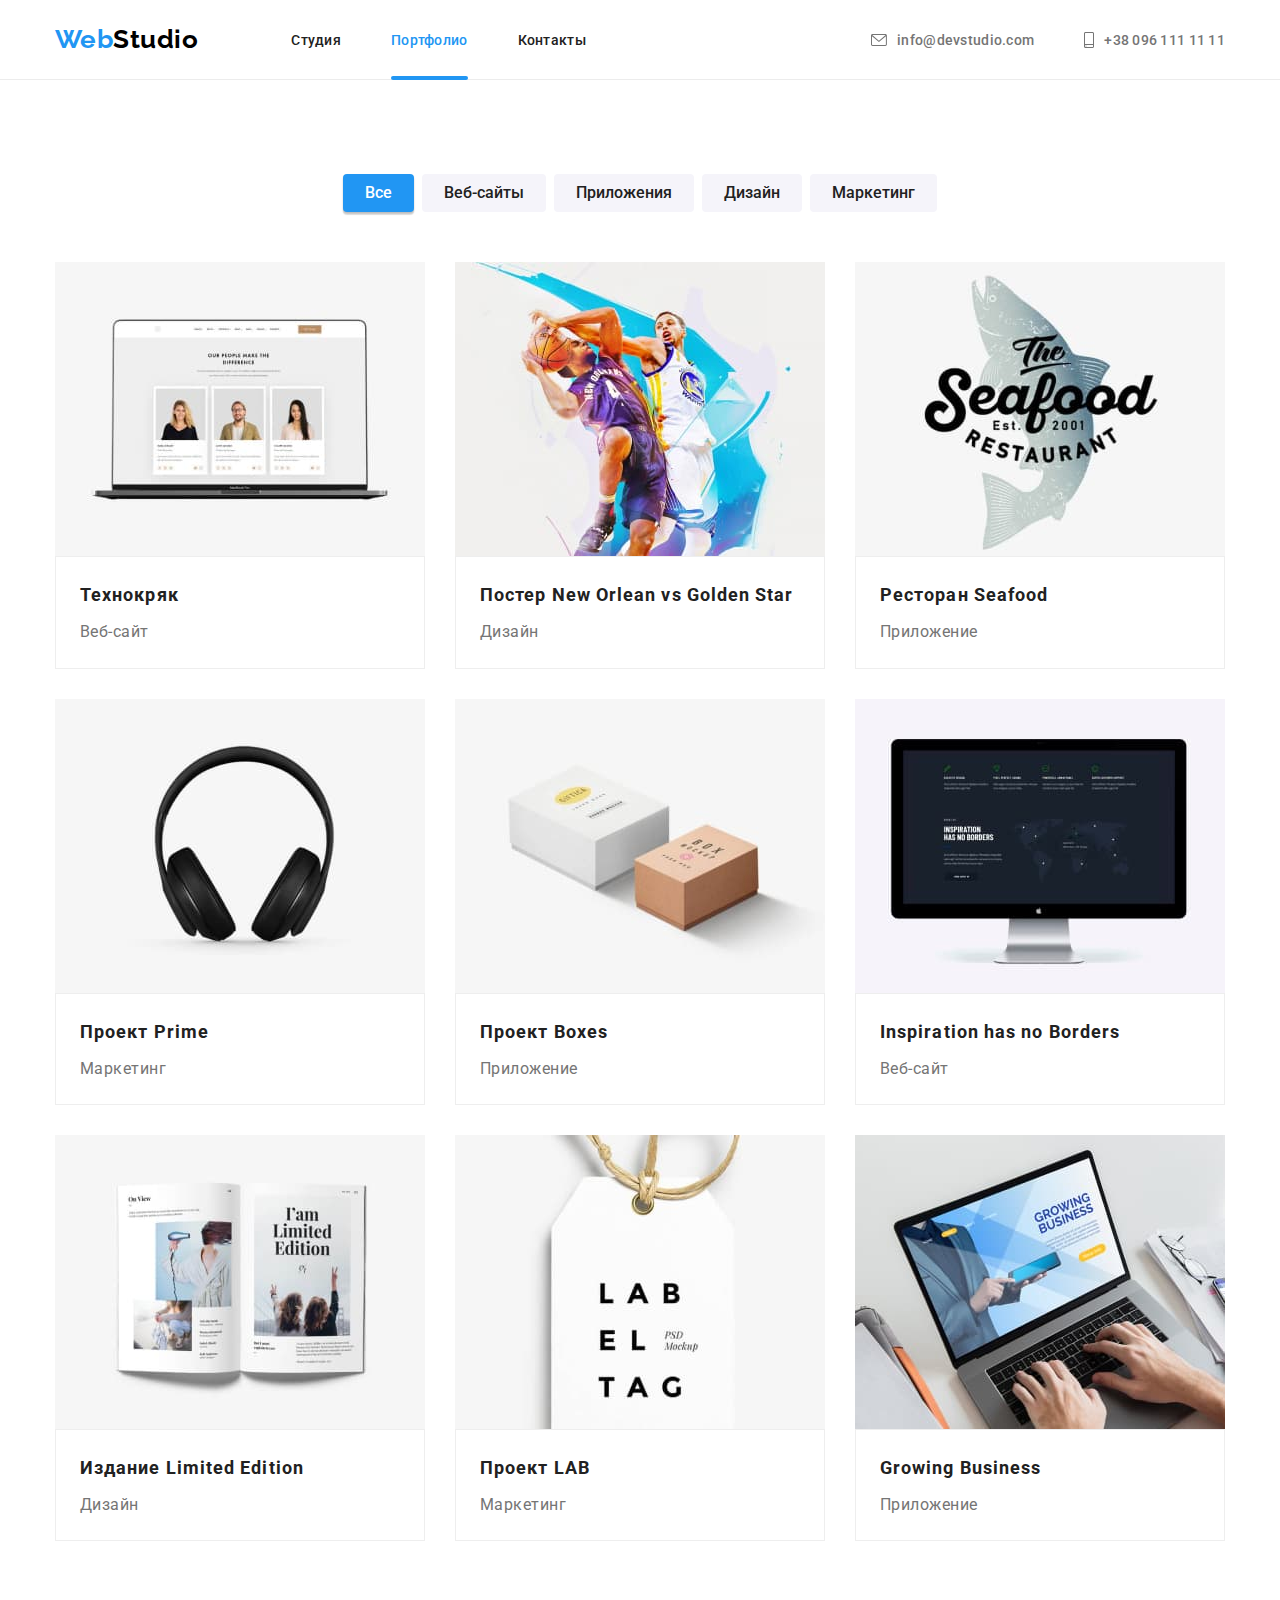
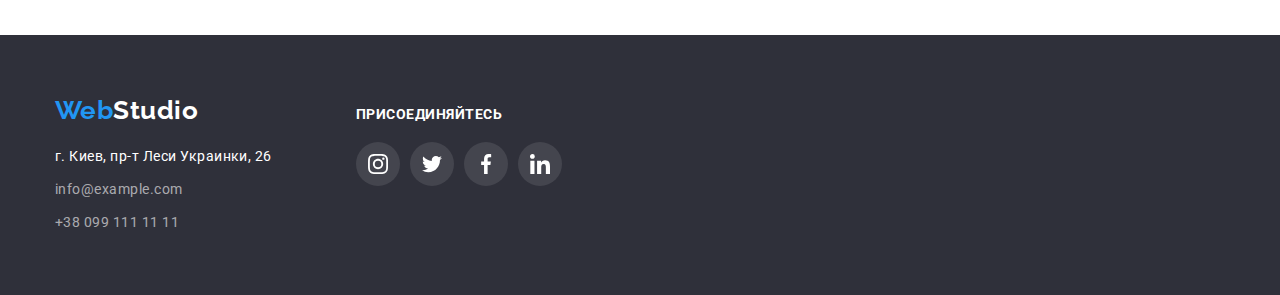
==== portfolio.html @ 4db2b27e "Start hw-6" ====
<!DOCTYPE html>
<html lang="ru">
<head>
    <meta charset="UTF-8">
    <meta http-equiv="X-UA-Compatible" content="IE=edge">
    <meta name="viewport" content="width=device-width, initial-scale=1.0">
    <title>Портфолио</title>
    <link rel="preconnect" href="https://fonts.gstatic.com">
    <link href="https://fonts.googleapis.com/css2?family=Raleway:wght@700&family=Roboto:wght@400;500;700;900&display=swap" rel="stylesheet">    
    <link rel="stylesheet" href="./css/modern-normalize.css">
    <link rel="stylesheet" href="./css/styles.css">
</head>
<body>
    <!-- Верхняя панель -->
    <header class="header"> 
        <div class="container">      
            <a href=" " class="header-logo"> <span class="logo-blue">Web</span>Studio</a>
            <nav>
                <ul class="header-nav">
                    <li class="header-nav-list"> <a href="./index.html " class="header-link">Студия</a> </li>
                    <li class="header-nav-list"> <a href="./portfolio.html" class="header-link-current">Портфолио</a> </li>
                    <li class="header-nav-list"> <a href=" " class="header-link">Контакты</a> </li>
                </ul>
            </nav>
                <ul class="header-address">
                    <li class="header-address-list"> 
                        <a href="mailto:info@devstudio.com" class="header-address-grey"> 
                            <svg class="icon-envelope" width="16" height="12">
                                <use href="./images/icons.svg#icon-envelope"></use>
                            </svg>
                        info@devstudio.com</a> 
                    </li>
                    <li class="header-address-list"> 
                        <a href="tel:+380961111111" class="header-address-grey">
                            <svg class="icon-smartphone" width="10" height="16">
                                <use href="./images/icons.svg#icon-smartphone"></use>
                            </svg>
                            +38 096 111 11 11</a> 
                    </li>
                </ul>
        </div>
    </header>     
    <!-- Контент -->
    <main class="portfolio">
    <!-- <h1>Портфолио</h1>-->
        <section class="portfolio-works section"> 
            <!-- Кнопки на примеры работ-->
           <div class="container">
                <ul class="porfolio-nav">
                    <li> <button type="button" class="button-portfolio-current">Все</button>
                    <li> <button type="button" class="button-portfolio">Веб-сайты</button> 
                    <li> <button type="button" class="button-portfolio">Приложения</button> 
                    <li> <button type="button" class="button-portfolio">Дизайн</button>  
                    <li> <button type="button" class="button-portfolio">Маркетинг</button>          
                </ul>
           </div>
          <!-- <h2>Примеры работ</h2> -->
           <div class="container">
                <ul class="portfolio-project">
                    <li class="porfolio-card">
                        <a href="" class="porfolio-card-hover">
                            <div class="portfolio-overlay-image">
                                <img src="./images/portfolio/technokryak.jpg" alt="фото Технокряк" width="370" />  
                                <div class="portfolio-overlay">
                                    <p class="portfolio-overlay-text">Технокряк это современная площадка распространения коронавируса. Компании используют эту платформу для цифрового шпионажа и атак на защищённые сервера конкурентов.</p>
                                </div>
                            </div>                
                            <div class="portfolio-text">
                                    <h3 class="portfolio-item">Технокряк</h3>
                                    <p class="portfolio-form">Веб-сайт</p>
                            </div>
                        </a>
                    </li>
                    <li class="porfolio-card">
                        <a href="" class="porfolio-card-hover">
                            <div class="portfolio-overlay-image">
                                <img src="./images/portfolio/star.jpg" alt="фото Постер New Orlean vs Golden Star" width="370" /> 
                                    <div class="portfolio-overlay">
                                        <p class="portfolio-overlay-text">Технокряк это современная площадка распространения коронавируса. Компании используют эту платформу для цифрового шпионажа и атак на защищённые сервера конкурентов.</p>
                                    </div>
                            </div>    
                            <div class="portfolio-text">
                                    <h3 class="portfolio-item">Постер New Orlean vs Golden Star</h3>
                                    <p class="portfolio-form">Дизайн</p>
                                </div>
                        </a>
                    </li>
                    <li class="porfolio-card">
                        <a href="" class="porfolio-card-hover">
                            <div class="portfolio-overlay-image">
                                <img src="./images/portfolio/seafood.jpg" alt="фото Ресторан Seafood" width="370" /> 
                                    <div class="portfolio-overlay">
                                        <p class="portfolio-overlay-text">Технокряк это современная площадка распространения коронавируса. Компании используют эту платформу для цифрового шпионажа и атак на защищённые сервера конкурентов.</p>
                                    </div>
                            </div>    
                            <div class="portfolio-text">
                                    <h3 class="portfolio-item">Ресторан Seafood</h3>
                                    <p class="portfolio-form">Приложение</p>
                                </div>
                        </a>
                    </li>
                    <li class="porfolio-card">
                        <a href="" class="porfolio-card-hover">
                            <div class="portfolio-overlay-image">
                                <img src="./images/portfolio/prime.jpg" alt="фото Проект Prime" width="370" /> 
                                    <div class="portfolio-overlay">
                                        <p class="portfolio-overlay-text">Технокряк это современная площадка распространения коронавируса. Компании используют эту платформу для цифрового шпионажа и атак на защищённые сервера конкурентов.</p>
                                    </div>    
                            </div>    
                            <div class="portfolio-text">
                                    <h3 class="portfolio-item">Проект Prime</h3>
                                    <p class="portfolio-form">Маркетинг</p>
                            </div>
                        </a>
                    </li>
                    <li class="porfolio-card">
                        <a href="" class="porfolio-card-hover">
                            <div class="portfolio-overlay-image">
                                <img src="./images/portfolio/boxes.jpg" alt="фото Проект Boxes" width="370" /> 
                                    <div class="portfolio-overlay">
                                        <p class="portfolio-overlay-text">Технокряк это современная площадка распространения коронавируса. Компании используют эту платформу для цифрового шпионажа и атак на защищённые сервера конкурентов.</p>
                                    </div>    
                            </div>    
                            <div class="portfolio-text">
                                    <h3 class="portfolio-item">Проект Boxes</h3>
                                    <p class="portfolio-form">Приложение</p>
                            </div>
                        </a>
                    </li>
                    <li class="porfolio-card">
                        <a href="" class="porfolio-card-hover">
                            <div class="portfolio-overlay-image">
                                <img src="./images/portfolio/borders.jpg" alt="фото Inspiration has no Borders" width="370" /> 
                                    <div class="portfolio-overlay">
                                        <p class="portfolio-overlay-text">Технокряк это современная площадка распространения коронавируса. Компании используют эту платформу для цифрового шпионажа и атак на защищённые сервера конкурентов.</p>
                                    </div>
                            </div>    
                            <div class="portfolio-text">
                                    <h3 class="portfolio-item">Inspiration has no Borders</h3>
                                    <p class="portfolio-form">Веб-сайт</p>
                            </div>
                        </a>
                    </li>
                    <li class="porfolio-card">
                        <a href="" class="porfolio-card-hover">
                            <div class="portfolio-overlay-image">
                                <img src="./images/portfolio/edition.jpg" alt="фото Издание Limited Edition" width="370" /> 
                                    <div class="portfolio-overlay">
                                        <p class="portfolio-overlay-text">Технокряк это современная площадка распространения коронавируса. Компании используют эту платформу для цифрового шпионажа и атак на защищённые сервера конкурентов.</p>
                                    </div>
                            </div>    
                            <div class="portfolio-text">
                                    <h3 class="portfolio-item">Издание Limited Edition</h3>
                                    <p class="portfolio-form">Дизайн</p>
                            </div> 
                        </a>
                    </li>
                    <li class="porfolio-card">
                        <a href="" class="porfolio-card-hover">
                            <div class="portfolio-overlay-image">
                                <img src="./images/portfolio/lab.jpg" alt="фото Проект LAB" width="370" /> 
                                    <div class="portfolio-overlay">
                                        <p class="portfolio-overlay-text">Технокряк это современная площадка распространения коронавируса. Компании используют эту платформу для цифрового шпионажа и атак на защищённые сервера конкурентов.</p>
                                    </div>
                            </div>    
                            <div class="portfolio-text">
                                    <h3 class="portfolio-item">Проект LAB</h3>
                                    <p class="portfolio-form">Маркетинг</p>
                            </div>
                        </a>
                    </li>
                    <li class="porfolio-card">
                        <a href="" class="porfolio-card-hover">
                            <div class="portfolio-overlay-image">
                                <img src="./images/portfolio/business.jpg" alt="фото Growing Business" width="370" /> 
                                    <div class="portfolio-overlay">
                                        <p class="portfolio-overlay-text">Технокряк это современная площадка распространения коронавируса. Компании используют эту платформу для цифрового шпионажа и атак на защищённые сервера конкурентов.</p>
                                    </div>
                            </div>    
                            <div class="portfolio-text">
                                    <h3 class="portfolio-item">Growing Business</h3>
                                    <p class="portfolio-form">Приложение</p>
                            </div>
                        </a>
                    </li>
                </ul>
           </div>
        </section>
    </main>
     <!-- Нижняя панель -->
     <footer class="footer">
        <div class="container footer-flex">
            <div>
                <a href=" " class="footer-logo"><span class="logo-blue">Web</span>Studio</a>
                <address>
                    <ul class="footer-address">
                        <li class="footer-list">г. Киев, пр-т Леси Украинки, 26</li>
                        <li class="footer-list"> <a href="mailto:info@example.com" class="footer-address-white">info@example.com</a> </li>
                        <li class="footer-list"> <a href="tel:+380991111111" class="footer-address-white">+38 099 111 11 11</a> </li>
                    </ul>
                </address>
            </div>
            <div>
                <p class="footer-appeal">присоединяйтесь</p>
                <ul class=footer-icon-social-flex>
                    <li class="footer-icon-social-list">
                        <a href="" class="footer-icon-social-link">
                            <svg class="footer-icon-social" width="20" height="20">
                                <use href="./images/icons.svg#icon-instagram"></use>
                            </svg>
                        </a>
                    </li>
                    <li class="footer-icon-social-list">
                        <a href="" class="footer-icon-social-link">
                            <svg class="footer-icon-social" width="20" height="20">
                                <use href="./images/icons.svg#icon-twitter"></use>
                            </svg>
                        </a>
                    </li>
                    <li class="footer-icon-social-list">
                        <a href="" class="footer-icon-social-link">
                            <svg class="footer-icon-social" width="20" height="20">
                                <use href="./images/icons.svg#icon-facebook"></use>
                            </svg>
                        </a>
                    </li>
                    <li class="footer-icon-social-list">
                        <a href="" class="footer-icon-social-link">
                            <svg class="footer-icon-social" width="20" height="20">
                                <use href="./images/icons.svg#icon-linkedin"></use>
                            </svg>
                        </a>
                    </li>
                </ul>
            </div>  
        </div>
    </footer>   
</body>
</html>
---- css/styles.css ----
/* Переменные */
:root {
    --black-color-text: #212121;
    --black-color: #000000;
    --white-color: #FFFFFF;
    --blue-color-text: #2196F3;
    --grey-color-text: #757575;
    --grey-color-icon: #AFB1B8;
    --black-background-color: #2F303A;
    --grey-background-color: #F5F4FA;
    --main-font: 'Roboto', sans-serif;
    --accent-font: 'Raleway', sans-serif;
    --timing-function: cubic-bezier(0.4, 0, 0.2, 1);
}
/* Общие стили */
body {
    font-family: var(--main-font);
    color: var(--black-color-text);
    background-color: var(--white-color);
    letter-spacing: 0.03em;
    margin: 0;
}
ul {
    list-style: none;
    margin-top: 0;
    margin-bottom: 0;
    padding: 0;
}
h1,
h2,
h3,
h4,
h5,
h6,
p {
  margin: 0;
}
img {
    display: block;
    max-width: 100%;
    height: auto;
}
.container {
    width: 1200px;
    margin: 0 auto;
    padding: 0 15px;
}
.section {
    padding-top: 94px;
    padding-bottom: 94px;
}
/* Стили верхней панели */
.header {
    border-bottom: 1px solid #ECECEC;
}
.header .container{
    display: flex;
    align-items: center;
}
.header-logo {
    display: inline-block;
    margin-right: 93px;
    padding-top: 24px;
    padding-bottom: 25px;
    text-decoration: none;
    font-family: var(--accent-font);
    font-weight: 700;
    font-size: 26px;
    line-height: 1.17;
    color: var(--black-color);
}
.header-nav,
.header-address {
    display: flex;
    font-weight: 500;
    font-size: 14px;
    line-height: 1.17;
}
.header-nav .header-nav-list:not(:last-child),
.header-address .header-address-list:not(:last-child) {
    margin-right: 50px;
}
.header-address {
    margin-left: auto;
}
.header-link,
.header-link-current,
.header-address-grey {
    display: block;
    padding-top: 32px;
    padding-bottom: 31px;
    text-decoration: none;
    letter-spacing: 0.02em;
    font-family: inherit;
    color: inherit;
    transition: color 250ms var(--timing-function);
}
.header-address-grey {
    display: flex;
    justify-content: center;
    align-items: center;
    color: var(--grey-color-text);
}
.logo-blue,
.header-link:hover,
.header-link:focus,
.header-address-grey:hover,
.header-address-grey:focus,
.header .header-link-current {
    color: var(--blue-color-text);
}
.header-link-current {
    position: relative;
}
.header-link-current::after {
    content: "";
    display: block;
    position: absolute;
    margin-top: 28px;
    width: 100%;
    height: 4px;
    background-color: var(--blue-color-text);
    border-radius: 2px;
}
.icon-envelope,
.icon-smartphone {
    fill: currentColor;
    margin-right: 10px;
}
.icon-envelope:hover,
.icon-envelope:focus,
.icon-smartphone:hover
.icon-smartphone:focus {
    fill: currentColor;
}
/*  Стили контента */
/* Кнопки - pointer, шрифт, цветт,тени*/
.button-orderservice {
    display: inline-block;
    padding: 10px 32px;
    box-shadow: 0px 4px 4px rgba(0, 0, 0, 0.15);
    border-radius: 4px;
    min-width: 200px;
    text-align: center;
    border: none;
    cursor: pointer;
    font-family: inherit;
    font-weight: 700;
    font-size: 16px;
    line-height: 1.88;
    letter-spacing: 0.06em; 
    color: var(--white-color);
    background-color: var( --blue-color-text);
    transition: color 250ms var(--timing-function),
    background-color 250ms var(--timing-function),
    box-shadow 250ms var(--timing-function);
}
.button-orderservice:hover,
.button-orderservice:focus {
    color: var(--white-color);
    background-color: #188CE8;
    box-shadow: 0px 4px 4px rgba(0, 0, 0, 0.15);
}
.button-close-modal {
    padding: 0;
    display: flex;
    justify-content: center;
    align-items: center;
    border: 1px solid rgba(0, 0, 0, 0.1);
    border-radius: 50%;
    width: 30px;
    height: 30px;
    background-color: inherit;
    cursor: pointer;
    margin-left: auto;
}
.icon-cross {
    display: flex;
    justify-content: center;
    align-items: center;
}
.button-portfolio-current,
.button-portfolio {
    display: inline-block;
    text-align: center;
    padding: 6px 22px;
    border-radius: 4px;
    border: none;
    cursor: pointer;
    font-family: inherit;
    font-weight: 500;
    font-size: 16px;
    line-height: 1.63;
    color: var(--black-color-text);
    background-color: var(--grey-background-color);
    transition: color 250ms var(--timing-function),
    background-color 250ms var(--timing-function),
    box-shado 250ms var(--timing-function);
}
.button-portfolio-current,
.button-portfolio:hover,
.button-portfolio:focus {
    color: var(--white-color);
    background-color: var( --blue-color-text);
    box-shadow: 0px 2px 2px rgba(0, 0, 0, 0.12), 
    0px 1px 2px rgba(0, 0, 0, 0.08),
    0px 3px 1px rgba(0, 0, 0, 0.1);
}
/* Стили основного контента Студия*/
.studio-hero {
    padding-top: 200px;
    padding-bottom: 200px;
    text-align: center;
    background-color: 1600px var(--black-background-color);
    background-image: linear-gradient(rgba(47, 48, 58, 0.4), rgba(47, 48, 58, 0.4)), url(../images/hero-background.jpg);
    background-repeat: no-repeat;
    background-position: center;
    background-size: 1600px;
}
.studio-title {
    margin: 0px auto 30px;
    width: 696px;
    font-weight: 900;
    font-size: 44px;
    line-height: 1.36;
    letter-spacing: 0.06em;
    color: var(--white-color);
    text-transform: uppercase;
}
.features-flex {
    display: flex;
}
.studio-list{
    width: 270px;
}
.studio-list:not(:last-child) {
    margin-right: 30px;
}
.studio-list-icon {
    display: flex;
    justify-content: center;
    align-items: center;
    width: 270px; 
    height: 120px;
    margin-bottom: 30px;
    background-color: var(--grey-background-color);
    border-radius: 4px;
}
.studio-item {
    margin-bottom: 10px;
    font-weight: 700;
    font-size: 14px;
    line-height: 1.14;
    text-transform: uppercase;
}
.studio-text {
    font-size: 14px;
    line-height: 1.714;
    color: var(--grey-color-text)
}
.studio-solutions {
    padding-top: 0;
}
.studio-subtitle {
    margin: 0px auto 50px;
    width: 390px;
    font-weight: 700;
    font-size: 36px;
    line-height: 1.17;
    text-align: center;
}
.solution-flex {
    display: flex;
}
.studio-image:not(:last-child) {
    margin-right: 30px;
}
.studio-image {
    position: relative;
}
.studio-solution-text {
    position: absolute;
    bottom: 0;
    left: 0;
    width: 100%;
    height: 70px;
    display: flex;
    justify-content: center;
    align-items: center;
    background-color: rgba(47, 48, 58, 0.8);
    color: var(--white-color);
    font-weight: 700;
    font-size: 14px;
    line-height: 1.14;
    text-align: center;
    text-transform: uppercase;
}
.studio-team {
    background-color: var(--grey-background-color);
}
.team-flex {
    display: flex;
}
.team-photocard:not(:last-child) {
    margin-right: 30px;
}
.team-photocard {
    box-shadow: 0px 2px 1px rgba(0, 0, 0, 0.2), 
    0px 1px 1px rgba(0, 0, 0, 0.14),
    0px 1px 3px rgba(0, 0, 0, 0.12);
    border-radius: 4px;
}
.team-text {
    text-align: center;
    padding: 30px 32px;
    border-bottom-left-radius: 4px;
    border-bottom-right-radius: 4px;
    background-color: var( --white-color);
}
.team {
    margin-bottom: 10px;
    font-weight: 500;
    font-size: 16px;
    line-height: 1.19;
}
.team-position {
    margin-bottom: 16px;
    font-size: 16px;
    line-height: 1.19;
    color: var(--grey-color-text)
}
.icon-social-flex {
    display: flex;
    justify-content: center;
    align-items: center;
}
.icon-social-list:not(:last-child) {
    margin-right: 10px;
}
.icon-social-link {
    display: flex;
    justify-content: center;
    align-items: center;
    width: 44px;
    height: 44px;
    border-radius: 50%;
    color: var(--grey-color-icon);
    transition: color 250ms var(--timing-function),
    background-color 250ms var(--timing-function);
}
.icon-social {
    display: flex;
    justify-content: center;
    align-items: center;
    fill: currentColor;
}
.icon-social-link:hover,
.icon-social-link:focus {
    background-color: var( --blue-color-text);
    color: var(--white-color);
}
.icon-social:hover,
.icon-social:focus {
    fill: currentColor;
}
.client-flex { 
    display: flex;
}
.client-margin:not(:last-child) {
    margin-right: 30px;
}
.icon-clien-border {
    display: flex;
    justify-content: center;
    align-items: center;
    width: 170px;
    height: 92px;
    color: var(--grey-color-icon);
    border: 1px solid var(--grey-color-icon);
    border-radius: 4px;
    transition: color 250ms var(--timing-function),
    border 250ms var(--timing-function);
}
.icon-client {
    fill: currentColor;
}
.icon-clien-border:hover,
.icon-clien-border:focus {
    color: var(--blue-color-text);
    border: 1px solid var(--blue-color-text);
}
.icon-client:hover,
.icon-client:focus {
    fill: currentColor;
}
/* Модальное окно */
.backdrop {
    position: fixed;
    top: 0;
    left: 0;
    width: 100%;
    height: 100%;
    background-color: rgba(0, 0, 0, 0.2);
}
.backdrop.is-hidden {
    opacity: 0;
    visibility: hidden;
    pointer-events: none;
    transition: 400ms Var(--timing-function); 
}
.backdrop.is-hidden .modal {
    transform: translate(-50%, -50%) scale(0.5);
}

.modal {
    position: absolute;
    top: 50%;
    left:50%;
    transform: translate(-50%, -50%) scale(1);
    transition: transform 400ms Var(--timing-function);
    height: 581px;
    width: 528px;
    padding: 8px;
    border-radius: 4px;
    background-color: var(--white-color);
    box-shadow: 0px 1px 3px rgba(0, 0, 0, 0.12), 
    0px 1px 1px rgba(0, 0, 0, 0.14), 
    0px 2px 1px rgba(0, 0, 0, 0.2);  
}
/* Стили основного контента Портфолио*/
.porfolio-nav {
    display: flex;
    justify-content: center;
    margin-bottom: 50px;
}
.porfolio-nav > li:not(:last-child) {
    margin-right: 8px;
}
.portfolio-project {
    display: flex;
    flex-wrap: wrap;
}
.portfolio-project > .porfolio-card:not(:nth-child(3n)) {
    margin-right: 30px;
}
.portfolio-project > .porfolio-card:not(:nth-last-child(-n + 3)) {
    margin-bottom: 30px;
}
.portfolio-overlay-image {
    position: relative;
    overflow: hidden;
}
.portfolio-overlay {
    position: absolute;
    top: 0;
    left: 0;
    width: 100%;
    height: 100%;
    padding: 63px 24px;
    background-color: rgba(33, 150, 243, 0.9);
    opacity: 0;
    transform: translateY(100%);
    transition: 250ms var(--timing-function);
}
.portfolio-overlay-text {
    width: 322px;
    font-size: 18px;
    line-height: 1.556;
    letter-spacing: 0.03em;
    color: var(--white-color);
}
.portfolio-overlay-image:hover .portfolio-overlay,
.portfolio-overlay-image:focus .portfolio-overlay {
    opacity: 1;
    transform: translateY(0%);
    transition: transform  250ms var(--timing-function);
}
.porfolio-card-hover {
    display: block;
    text-decoration: none;
    transition: box-shadow 250ms var(--timing-function);
}
.porfolio-card-hover:hover,
.porfolio-card-hover:focus {
    box-shadow: 1px 4px 6px rgba(0, 0, 0, 0.16), 
    0px 4px 4px rgba(0, 0, 0, 0.06),
    0px 1px 1px rgba(0, 0, 0, 0.12);
}
.portfolio-text {
    padding: 20px 24px;
    border: 1px solid rgba(238, 238, 238, 1);
}
.portfolio-item {
    margin-bottom: 4px;
    font-weight: 700;
    font-size: 18px;
    line-height: 2;
    letter-spacing: 0.06em;
    color: var(--black-color-text);
}
.portfolio-form {
    font-size: 16px;
    line-height: 1.88;
    color: var(--grey-color-text);
}
/* Стили нижней панели */
.footer-logo {
    display: inline-block;
    margin-bottom: 20px;
    text-decoration: none;
    font-family: var(--accent-font);
    font-weight: bold;
    font-size: 26px;
    line-height: 1.17;
    color: var(--white-color);
}
.footer {
    margin-left: 0;
    padding-top: 60px;
    padding-bottom: 60px;
    font-size: 14px;
    line-height: 1.71;
    color: var(--white-color);
    background-color: var(--black-background-color);
}
.footer-flex {
    display: flex;
    align-items: baseline;
}
.footer-address-white {
    text-decoration: none;
    font-family: inherit;
    color: inherit;
    transition: color 250ms var(--timing-function),
}   
.footer-address {
    display: block;
    margin-right: 70px;
    font-style: normal;
    width: 231px;
}
.footer-address .footer-list:not(:last-child) {
    margin-bottom: 9px;
}
.footer .footer-address-white {
    color: rgba(255, 255, 255, 0.6);
}
.footer-address-white:hover,
.footer-address-white:focus {
    color: var(--blue-color-text);
    transition: color 250ms var(--timing-function);
}
.footer-appeal {
    width: 145px;
    text-transform: uppercase;
    font-weight: 700;
    font-size: 14px;
    line-height: 1.17;
    margin-bottom: 20px;
}
.footer-icon-social-flex {
    display: flex;
    justify-content: center;
    align-items: center;
}
.footer-icon-social-list:not(:last-child) {
    margin-right: 10px;
}
.footer-icon-social-link {
    display: flex;
    justify-content: center;
    align-items: center;
    width: 44px;
    height: 44px;
    border-radius: 50%;
    color: var(--white-color);
    background-color:rgba(255, 255, 255, 0.1);
    transition: background-color 250ms var(--timing-function);
}
.footer-icon-social {
    display: flex;
    justify-content: center;
    align-items: center;
    fill: currentColor;
}
.footer-icon-social-link:hover,
.footer-icon-social-link:focus {
    background-color: var( --blue-color-text);
    color: var(--white-color);
}
.footer-icon-social:hover {
    fill: currentColor;
}
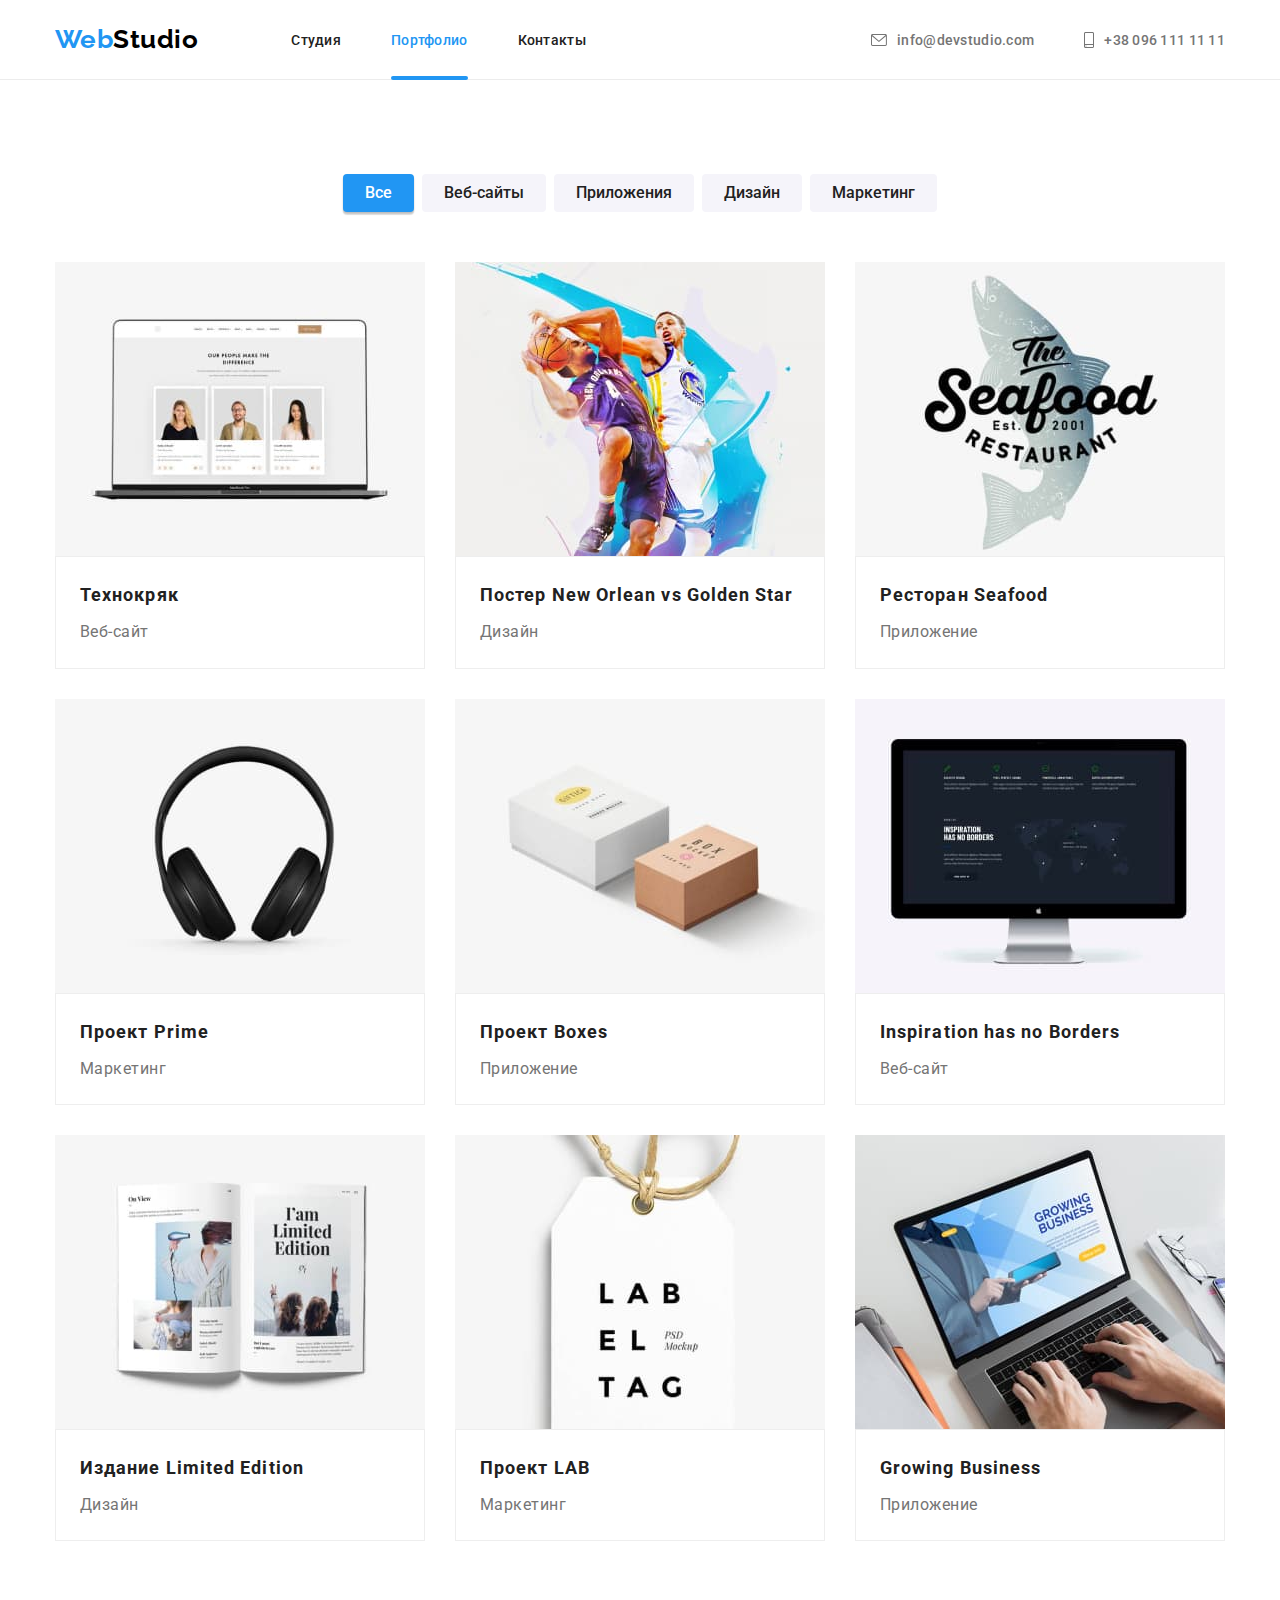
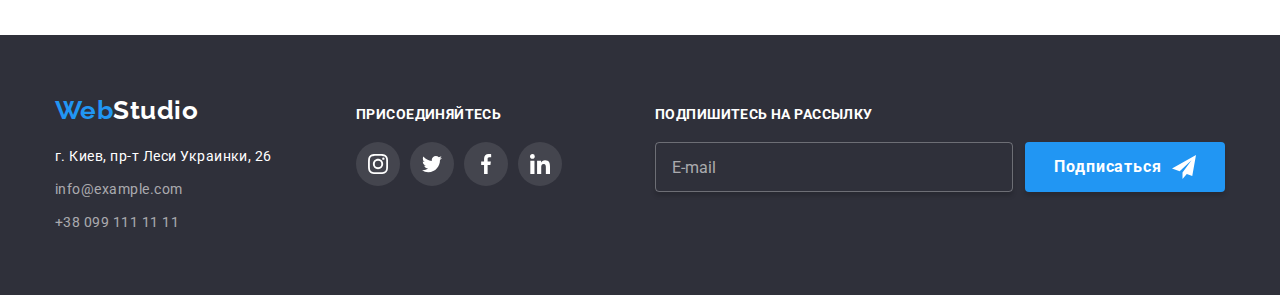
==== commit 8e50a499: "Add input" ====
--- a/portfolio.html
+++ b/portfolio.html
@@ -190,6 +190,7 @@
      <!-- Нижняя панель -->
      <footer class="footer">
         <div class="container footer-flex">
+            <!-- Нижняя панель контакты -->
             <div>
                 <a href=" " class="footer-logo"><span class="logo-blue">Web</span>Studio</a>
                 <address>
@@ -200,6 +201,7 @@
                     </ul>
                 </address>
             </div>
+            <!-- Нижняя панель призыв -->
             <div>
                 <p class="footer-appeal">присоединяйтесь</p>
                 <ul class=footer-icon-social-flex>
@@ -232,8 +234,21 @@
                         </a>
                     </li>
                 </ul>
-            </div>  
+            </div>
+             <!-- Нижняя панель подписка -->
+            <div>
+                <p class="footer-appeal">подпишитесь на рассылку</p>
+                <form class="footer-send-email">
+                    <label for="email"></label>
+                    <input type="email" name="email" id="email" placeholder="E-mail" class="footer-send-input"/>
+                    <button type="submit" class="button-send-email">Подписаться
+                        <svg class="icon-send" width="24" height="24">
+                            <use href="./images/icons.svg#icon-send"></use>
+                        </svg>
+                    </button>
+                </form>
+            </div> 
         </div>
-    </footer>   
+    </footer> 
 </body>
 </html>--- a/css/styles.css
+++ b/css/styles.css
@@ -161,24 +161,6 @@
     background-color: #188CE8;
     box-shadow: 0px 4px 4px rgba(0, 0, 0, 0.15);
 }
-.button-close-modal {
-    padding: 0;
-    display: flex;
-    justify-content: center;
-    align-items: center;
-    border: 1px solid rgba(0, 0, 0, 0.1);
-    border-radius: 50%;
-    width: 30px;
-    height: 30px;
-    background-color: inherit;
-    cursor: pointer;
-    margin-left: auto;
-}
-.icon-cross {
-    display: flex;
-    justify-content: center;
-    align-items: center;
-}
 .button-portfolio-current,
 .button-portfolio {
     display: inline-block;
@@ -393,40 +375,6 @@
 .icon-client:focus {
     fill: currentColor;
 }
-/* Модальное окно */
-.backdrop {
-    position: fixed;
-    top: 0;
-    left: 0;
-    width: 100%;
-    height: 100%;
-    background-color: rgba(0, 0, 0, 0.2);
-}
-.backdrop.is-hidden {
-    opacity: 0;
-    visibility: hidden;
-    pointer-events: none;
-    transition: 400ms Var(--timing-function); 
-}
-.backdrop.is-hidden .modal {
-    transform: translate(-50%, -50%) scale(0.5);
-}
-
-.modal {
-    position: absolute;
-    top: 50%;
-    left:50%;
-    transform: translate(-50%, -50%) scale(1);
-    transition: transform 400ms Var(--timing-function);
-    height: 581px;
-    width: 528px;
-    padding: 8px;
-    border-radius: 4px;
-    background-color: var(--white-color);
-    box-shadow: 0px 1px 3px rgba(0, 0, 0, 0.12), 
-    0px 1px 1px rgba(0, 0, 0, 0.14), 
-    0px 2px 1px rgba(0, 0, 0, 0.2);  
-}
 /* Стили основного контента Портфолио*/
 .porfolio-nav {
     display: flex;
@@ -551,17 +499,19 @@
     transition: color 250ms var(--timing-function);
 }
 .footer-appeal {
-    width: 145px;
+    width: 100%;
     text-transform: uppercase;
     font-weight: 700;
     font-size: 14px;
     line-height: 1.17;
+    letter-spacing: 0.03em;
     margin-bottom: 20px;
 }
 .footer-icon-social-flex {
     display: flex;
     justify-content: center;
     align-items: center;
+    margin-right: 93px;
 }
 .footer-icon-social-list:not(:last-child) {
     margin-right: 10px;
@@ -590,4 +540,206 @@
 }
 .footer-icon-social:hover {
     fill: currentColor;
+}
+.footer-send-email {
+    display: flex;
+    justify-content: center;
+    align-items: center;
+}
+.footer-send-input {
+    border: 1px solid rgba(255, 255, 255, 0.3);
+    border-radius: 4px;
+    box-shadow: 0px 4px 4px rgba(0, 0, 0, 0.15);
+    width: 358px;
+    height: 50px;
+    padding: 15px 16px;
+    margin-right: 12px;
+    font-size: 16px;
+    line-height: 1.25;
+    background-color: inherit;
+    color: var(--white-color);
+}
+.footer-send-input::placeholder {
+    color: rgba(255, 255, 255, 0.6);
+}
+.button-send-email {
+    display: flex;
+    justify-content: center;
+    align-items: center;
+    box-shadow: 0px 4px 4px rgba(0, 0, 0, 0.15);
+    border-radius: 4px;
+    border: none;
+    width: 200px;
+    height: 50px;
+    cursor: pointer;
+    font-family: inherit;
+    font-weight: 700;
+    font-size: 16px;
+    line-height: 1.88;
+    letter-spacing: 0.06em; 
+    color: var(--white-color);
+    background-color: var( --blue-color-text);
+    transition: color 250ms var(--timing-function),
+    background-color 250ms var(--timing-function),
+    box-shadow 250ms var(--timing-function);
+}
+.button-send-email:hover,
+.button-send-email:focus {
+    color: var(--white-color);
+    background-color: #188CE8;
+    box-shadow: 0px 4px 4px rgba(0, 0, 0, 0.15);
+}
+.icon-send {
+    margin-left: 10px;
+    fill: currentColor;
+}
+.icon-send:hover {
+    fill: currentColor;
+}
+/* Модальное окно */
+.backdrop {
+    position: fixed;
+    top: 0;
+    left: 0;
+    width: 100%;
+    height: 100%;
+    background-color: rgba(0, 0, 0, 0.2);
+}
+.backdrop.is-hidden {
+    opacity: 0;
+    visibility: hidden;
+    pointer-events: none;
+    transition: 400ms Var(--timing-function); 
+}
+.backdrop.is-hidden .modal {
+    transform: translate(-50%, -50%) scale(0.5);
+}
+.modal {
+    position: absolute;
+    top: 50%;
+    left:50%;
+    transform: translate(-50%, -50%) scale(1);
+    transition: transform 400ms Var(--timing-function);
+    height: 581px;
+    width: 528px;
+    border-radius: 4px;
+    background-color: var(--white-color);
+    box-shadow: 0px 1px 3px rgba(0, 0, 0, 0.12), 
+    0px 1px 1px rgba(0, 0, 0, 0.14), 
+    0px 2px 1px rgba(0, 0, 0, 0.2);  
+}
+.button-close-modal {
+    padding: 0;
+    display: flex;
+    justify-content: center;
+    align-items: center;
+    border: 1px solid rgba(0, 0, 0, 0.1);
+    border-radius: 50%;
+    width: 30px;
+    height: 30px;
+    margin-right: 8px;
+    margin-top: 8px;
+    background-color: inherit;
+    color: var( --blue-color-text);
+    cursor: pointer;
+    margin-left: auto;
+}
+.icon-cross {
+    display: flex;
+    justify-content: center;
+    align-items: center;
+}
+.icon-cross:hover {
+    fill: currentColor;
+}
+textarea {
+    resize: none;
+}
+.form {
+    padding-right: 40px;
+    padding-left: 40px;
+}
+.form-title {
+    text-align: center;
+    font-weight: 700;
+    font-size: 20px;
+    line-height: 1.15;
+    letter-spacing: 0.03em;
+    margin-top: 2px;
+    margin-bottom: 12px;
+    color: var(--black-color-text);
+}
+.form-fild {
+    display: flex;
+    flex-direction: column;
+    margin-bottom: 10px;
+}
+.form-label {
+    font-weight: 400;
+    font-size: 12px;
+    line-height: 1.17;
+    letter-spacing: 0.01em;
+    color: var(--grey-color-text);
+    margin-bottom: 4px;
+}
+.form-input {
+    border: 1px solid rgba(33, 33, 33, 0.2);
+    border-radius: 4px;
+    height: 40px;
+    padding: 11px 12px;
+}
+.form-input-comment {
+    border: 1px solid rgba(33, 33, 33, 0.2);
+    border-radius: 4px;
+    height: 120px;
+    padding: 12px 16px;
+    font-size: 14px;
+    line-height: 1.14;
+    letter-spacing: 0.01em;
+}
+.form-input-comment::placeholder {
+    color: rgba(117, 117, 117, 0.5);
+}
+.form-fild-policy {
+    text-align: center;
+    margin-top: 20px;
+    margin-bottom: 30px;
+    font-weight: 400;
+    font-size: 14px;
+    line-height: 1.71;
+    letter-spacing: 0.03em;
+    color: var(--grey-color-text);
+}
+.contract {
+    color: var(--blue-color-text);
+}
+.form-fild-button {
+    display: flex;
+    justify-content: center;
+}
+.button-send-modal {
+    display: inline-block;
+    padding: 10px 55px;
+    box-shadow: 0px 4px 4px rgba(0, 0, 0, 0.15);
+    border-radius: 4px;
+    width: 200px;
+    text-align: center;
+    border: none;
+    cursor: pointer;
+    font-family: inherit;
+    font-weight: 700;
+    font-size: 16px;
+    line-height: 1.88;
+    letter-spacing: 0.06em; 
+    color: var(--white-color);
+    background-color: var( --blue-color-text);
+    transition: color 250ms var(--timing-function),
+    background-color 250ms var(--timing-function),
+    box-shadow 250ms var(--timing-function);
+}
+.button-send-modal:hover,
+.button-send-modal:focus {
+    color: var(--white-color);
+    background-color: #188CE8;
+    box-shadow: 0px 4px 4px rgba(0, 0, 0, 0.15);
 }